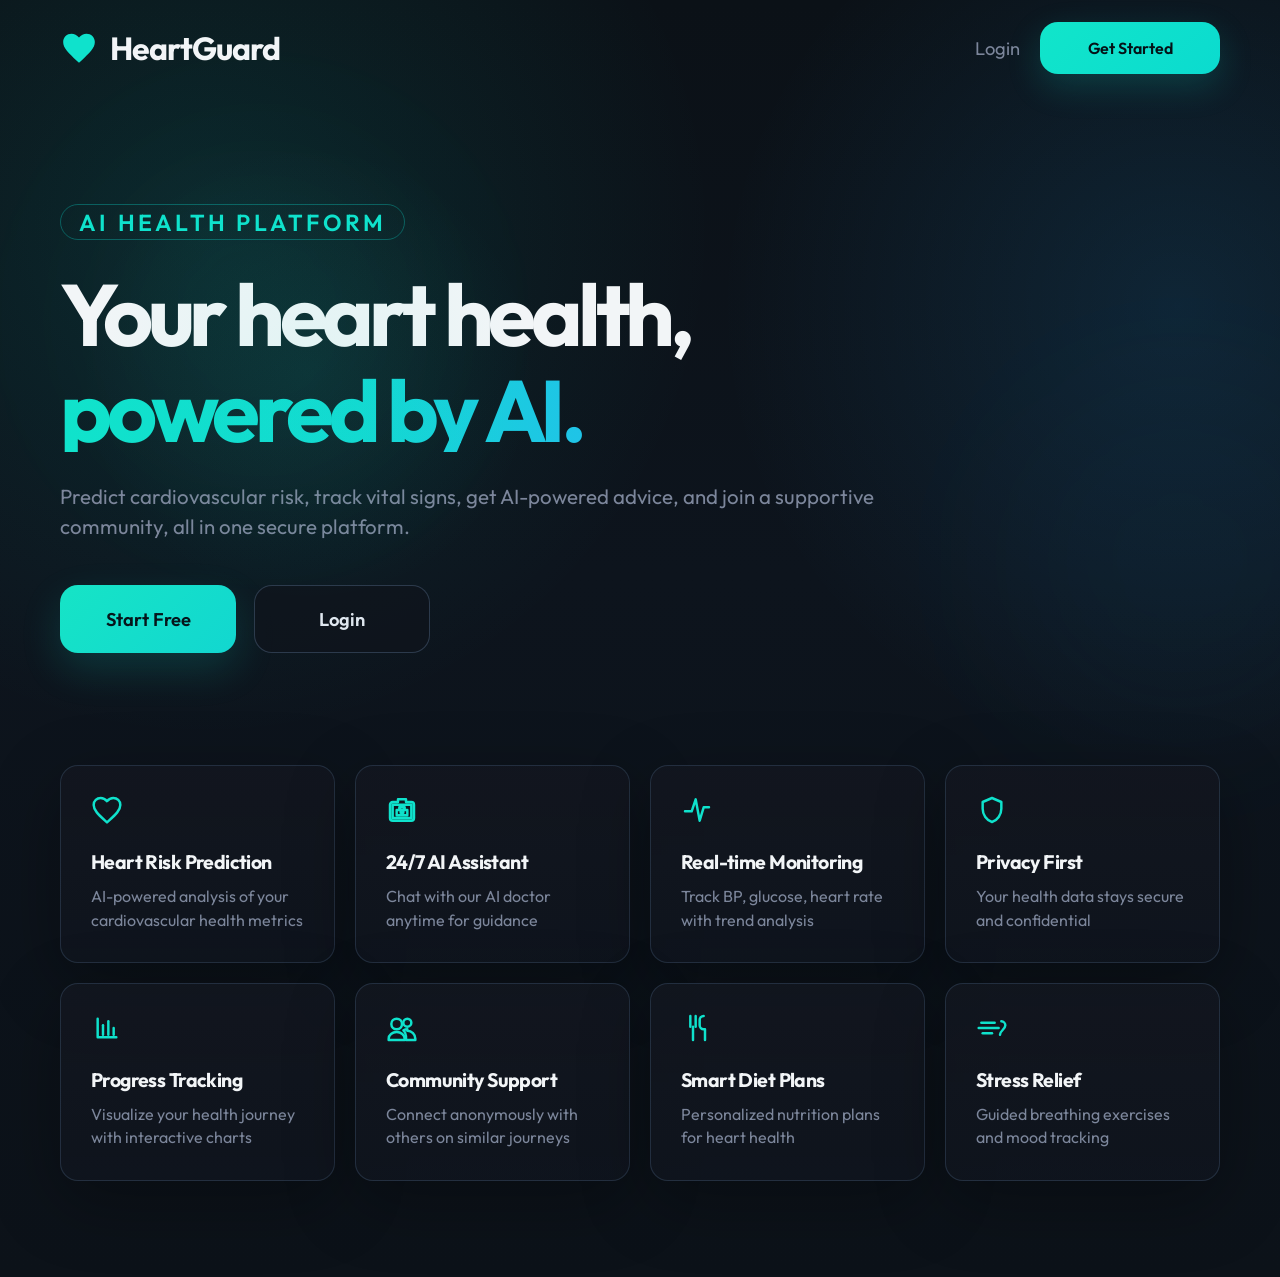
==== frontend/index.html @ 74096ef5 "Initial HeartGaurd project" ====
<!DOCTYPE html>
<html lang="en">
<head>
  <meta charset="UTF-8">
  <meta name="viewport" content="width=device-width, initial-scale=1.0">
  <title>HeartGuard | AI Health Platform</title>
  <link rel="preconnect" href="https://fonts.googleapis.com">
  <link rel="preconnect" href="https://fonts.gstatic.com" crossorigin>
  <link href="https://fonts.googleapis.com/css2?family=Outfit:wght@300;400;500;600;700;800&display=swap" rel="stylesheet">
  <link rel="stylesheet" href="styles.css">
</head>
<body>
  <div class="page-shell">
    <div class="ambient ambient-left"></div>
    <div class="ambient ambient-right"></div>

    <header class="site-header">
      <a class="brand" href="index.html" aria-label="HeartGuard home">
        <span class="brand-mark" aria-hidden="true">
          <svg viewBox="0 0 24 24" role="img">
            <path d="M12 21.35 10.55 20C5.4 15.24 2 12.09 2 8.25 2 5.12 4.42 3 7.25 3c1.8 0 3.53.91 4.75 2.34C13.22 3.91 14.95 3 16.75 3 19.58 3 22 5.12 22 8.25c0 3.84-3.4 6.99-8.55 11.75L12 21.35Z"></path>
          </svg>
        </span>
        <span class="brand-text">HeartGuard</span>
      </a>

      <nav class="site-nav" aria-label="Primary">
        <a class="nav-link" href="login.html">Login</a>
        <a class="nav-cta" href="login.html">Get Started</a>
      </nav>
    </header>

    <main>
      <section class="hero section-block">
        <div class="eyebrow">AI HEALTH PLATFORM</div>

        <h1 class="hero-title">
          Your heart health,
          <span class="gradient-copy">powered by AI.</span>
        </h1>

        <p class="hero-copy">
          Predict cardiovascular risk, track vital signs, get AI-powered advice,
          and join a supportive community, all in one secure platform.
        </p>

        <div class="hero-actions">
          <a class="button button-primary" href="login.html">Start Free</a>
          <a class="button button-secondary" href="login.html">Login</a>
        </div>
      </section>

      <section class="features section-block" id="features">
        <div class="feature-grid">
          <article class="feature-card reveal-card">
            <div class="feature-icon" aria-hidden="true">
              <svg viewBox="0 0 24 24">
                <path d="M12 21.35 10.55 20C5.4 15.24 2 12.09 2 8.25 2 5.12 4.42 3 7.25 3c1.8 0 3.53.91 4.75 2.34C13.22 3.91 14.95 3 16.75 3 19.58 3 22 5.12 22 8.25c0 3.84-3.4 6.99-8.55 11.75L12 21.35Z"></path>
              </svg>
            </div>
            <h2>Heart Risk Prediction</h2>
            <p>AI-powered analysis of your cardiovascular health metrics</p>
          </article>

          <article class="feature-card reveal-card">
            <div class="feature-icon" aria-hidden="true">
              <svg viewBox="0 0 24 24">
                <path d="M9 4H15V6H19C20.1 6 21 6.9 21 8V18C21 19.1 20.1 20 19 20H5C3.9 20 3 19.1 3 18V8C3 6.9 3.9 6 5 6H9V4ZM5 8V18H19V8H5ZM10 10H14V12H16V16H8V12H10V10ZM11 12V14H13V12H11Z"></path>
              </svg>
            </div>
            <h2>24/7 AI Assistant</h2>
            <p>Chat with our AI doctor anytime for guidance</p>
          </article>

          <article class="feature-card reveal-card">
            <div class="feature-icon" aria-hidden="true">
              <svg viewBox="0 0 24 24">
                <path d="M3 13H8L11 4L14 20L17 10H21"></path>
              </svg>
            </div>
            <h2>Real-time Monitoring</h2>
            <p>Track BP, glucose, heart rate with trend analysis</p>
          </article>

          <article class="feature-card reveal-card">
            <div class="feature-icon" aria-hidden="true">
              <svg viewBox="0 0 24 24">
                <path d="M12 3 19 6V11C19 15.55 16.11 19.74 12 21 7.89 19.74 5 15.55 5 11V6L12 3Z"></path>
              </svg>
            </div>
            <h2>Privacy First</h2>
            <p>Your health data stays secure and confidential</p>
          </article>

          <article class="feature-card reveal-card">
            <div class="feature-icon" aria-hidden="true">
              <svg viewBox="0 0 24 24">
                <path d="M5 5V19H19"></path>
                <path d="M9 17V10"></path>
                <path d="M13 17V7"></path>
                <path d="M17 17V12"></path>
              </svg>
            </div>
            <h2>Progress Tracking</h2>
            <p>Visualize your health journey with interactive charts</p>
          </article>

          <article class="feature-card reveal-card">
            <div class="feature-icon" aria-hidden="true">
              <svg viewBox="0 0 24 24">
                <path d="M16 11C17.66 11 19 9.66 19 8S17.66 5 16 5 13 6.34 13 8 14.34 11 16 11Z"></path>
                <path d="M8 13C10.21 13 12 11.21 12 9S10.21 5 8 5 4 6.79 4 9 5.79 13 8 13Z"></path>
                <path d="M8 15C4.69 15 2 17.24 2 20V21H14V20C14 17.24 11.31 15 8 15Z"></path>
                <path d="M16 13C14.93 13 13.93 13.28 13.07 13.77C14.26 14.79 15 16.28 15 18V21H22V20C22 16.69 19.31 14 16 14"></path>
              </svg>
            </div>
            <h2>Community Support</h2>
            <p>Connect anonymously with others on similar journeys</p>
          </article>

          <article class="feature-card reveal-card">
            <div class="feature-icon" aria-hidden="true">
              <svg viewBox="0 0 24 24">
                <path d="M7 3V11"></path>
                <path d="M11 3V11"></path>
                <path d="M9 11V21"></path>
                <path d="M17 3C15.34 3 14 4.34 14 6V10C14 11.66 15.34 13 17 13H18V21"></path>
              </svg>
            </div>
            <h2>Smart Diet Plans</h2>
            <p>Personalized nutrition plans for heart health</p>
          </article>

          <article class="feature-card reveal-card">
            <div class="feature-icon" aria-hidden="true">
              <svg viewBox="0 0 24 24">
                <path d="M4 8H14"></path>
                <path d="M2 12H17"></path>
                <path d="M5 16H12"></path>
                <path d="M19 7C20.66 7 22 8.34 22 10C22 13 18 14 18 17"></path>
              </svg>
            </div>
            <h2>Stress Relief</h2>
            <p>Guided breathing exercises and mood tracking</p>
          </article>
        </div>
      </section>
    </main>
  </div>

  <script src="script.js"></script>
</body>
</html>
---- frontend/styles.css ----
:root {
  --bg: #0c1118;
  --bg-strong: #101722;
  --panel: rgba(17, 22, 31, 0.92);
  --panel-border: rgba(62, 83, 110, 0.42);
  --text: #f2f5f7;
  --muted: #7c869b;
  --teal: #0fe2cc;
  --cyan: #24adff;
  --shadow: 0 20px 70px rgba(0, 0, 0, 0.3);
}

* {
  box-sizing: border-box;
}

html {
  scroll-behavior: smooth;
}

body {
  margin: 0;
  min-height: 100vh;
  font-family: "Outfit", sans-serif;
  background:
    radial-gradient(circle at 16% 18%, rgba(13, 226, 204, 0.1), transparent 34%),
    radial-gradient(circle at 92% 24%, rgba(36, 173, 255, 0.12), transparent 30%),
    linear-gradient(180deg, #0b1117 0%, #0d141d 45%, #0c1219 100%);
  color: var(--text);
}

a {
  color: inherit;
  text-decoration: none;
}

svg {
  display: block;
}

.page-shell {
  position: relative;
  overflow: hidden;
}

.ambient {
  position: absolute;
  inset: auto;
  pointer-events: none;
  border-radius: 999px;
  filter: blur(90px);
  opacity: 0.42;
}

.ambient-left {
  top: 140px;
  left: 80px;
  width: 360px;
  height: 360px;
  background: rgba(15, 226, 204, 0.09);
}

.ambient-right {
  top: 380px;
  right: -80px;
  width: 360px;
  height: 360px;
  background: rgba(36, 173, 255, 0.08);
}

.site-header,
.section-block {
  width: min(1550px, calc(100% - 120px));
  margin: 0 auto;
}

.site-header {
  position: relative;
  z-index: 2;
  display: flex;
  align-items: center;
  justify-content: space-between;
  padding: 22px 0 0;
}

.brand {
  display: inline-flex;
  align-items: center;
  gap: 12px;
}

.brand-mark {
  display: inline-flex;
  align-items: center;
  justify-content: center;
  width: 38px;
  height: 38px;
}

.brand-mark svg {
  width: 100%;
  height: 100%;
  fill: var(--teal);
}

.brand-text {
  font-size: 2rem;
  font-weight: 700;
  letter-spacing: -0.03em;
}

.site-nav {
  display: flex;
  align-items: center;
  gap: 20px;
}

.nav-link {
  color: var(--muted);
  font-size: 1.15rem;
  transition: color 0.22s ease;
}

.nav-link:hover {
  color: var(--text);
}

.nav-cta,
.button {
  display: inline-flex;
  align-items: center;
  justify-content: center;
  border-radius: 18px;
  font-weight: 600;
  transition:
    transform 0.22s ease,
    box-shadow 0.22s ease,
    border-color 0.22s ease,
    color 0.22s ease,
    background-color 0.22s ease;
}

.nav-cta {
  min-width: 180px;
  min-height: 52px;
  padding: 0 28px;
  background: linear-gradient(135deg, #11e5ca, #0bdbcf);
  color: #051217;
  box-shadow: 0 12px 34px rgba(11, 219, 207, 0.18);
}

.hero {
  position: relative;
  z-index: 1;
  padding: 130px 0 92px;
}

.hero::before {
  content: "";
  position: absolute;
  inset: 40px auto auto -12px;
  width: 520px;
  height: 520px;
  background: radial-gradient(circle, rgba(15, 226, 204, 0.08), transparent 62%);
  pointer-events: none;
}

.eyebrow {
  display: inline-flex;
  align-items: center;
  min-height: 36px;
  padding: 0 18px;
  border: 1px solid rgba(11, 219, 207, 0.32);
  border-radius: 999px;
  color: var(--teal);
  font-size: 1.45rem;
  font-weight: 600;
  letter-spacing: 0.14em;
}

.hero-title {
  max-width: 940px;
  margin: 34px 0 0;
  font-size: clamp(4rem, 6.8vw, 7.8rem);
  line-height: 0.94;
  letter-spacing: -0.06em;
  font-weight: 700;
}

.gradient-copy {
  display: block;
  margin-top: 14px;
  background: linear-gradient(90deg, #10e3cb 0%, #13d9d1 32%, #25b9f2 67%, #32a6ff 100%);
  -webkit-background-clip: text;
  background-clip: text;
  color: transparent;
}

.hero-copy {
  max-width: 840px;
  margin: 30px 0 0;
  color: var(--muted);
  font-size: 1.28rem;
  line-height: 1.5;
}

.hero-actions {
  display: flex;
  gap: 18px;
  margin-top: 42px;
}

.button {
  min-width: 176px;
  min-height: 68px;
  padding: 0 28px;
  font-size: 1.15rem;
}

.button-primary {
  background: linear-gradient(135deg, #16e4c6, #12d7d0);
  color: #06161b;
  box-shadow: 0 16px 40px rgba(13, 226, 204, 0.16);
}

.button-secondary {
  border: 1px solid rgba(57, 74, 95, 0.72);
  background: rgba(15, 20, 28, 0.75);
  color: #dfe7ef;
}

.nav-cta:hover,
.button:hover {
  transform: translateY(-2px);
}

.button-primary:hover {
  box-shadow: 0 18px 48px rgba(13, 226, 204, 0.24);
}

.button-secondary:hover {
  border-color: rgba(15, 226, 204, 0.35);
  color: var(--text);
}

.features {
  padding: 20px 0 96px;
}

.feature-grid {
  display: grid;
  grid-template-columns: repeat(4, minmax(0, 1fr));
  gap: 20px;
}

.feature-card {
  min-height: 192px;
  padding: 28px 30px 30px;
  border: 1px solid var(--panel-border);
  border-radius: 18px;
  background: linear-gradient(180deg, rgba(18, 22, 31, 0.92), rgba(16, 21, 30, 0.84));
  box-shadow: var(--shadow);
  transform: translateY(20px);
  opacity: 0;
  transition:
    transform 0.5s ease,
    opacity 0.5s ease,
    border-color 0.25s ease,
    box-shadow 0.25s ease;
}

.feature-card.is-visible {
  transform: translateY(0);
  opacity: 1;
}

.feature-card:hover {
  border-color: rgba(15, 226, 204, 0.36);
  box-shadow: 0 24px 70px rgba(0, 0, 0, 0.34);
}

.feature-icon {
  width: 32px;
  height: 32px;
  color: var(--teal);
}

.feature-icon svg {
  width: 100%;
  height: 100%;
  stroke: currentColor;
  fill: none;
  stroke-width: 1.85;
  stroke-linecap: round;
  stroke-linejoin: round;
}

.feature-card h2 {
  margin: 24px 0 12px;
  font-size: 1.22rem;
  line-height: 1.2;
  letter-spacing: -0.03em;
}

.feature-card p {
  margin: 0;
  color: var(--muted);
  font-size: 1rem;
  line-height: 1.45;
}

@media (max-width: 1200px) {
  .site-header,
  .section-block {
    width: min(100% - 64px, 1160px);
  }

  .feature-grid {
    grid-template-columns: repeat(2, minmax(0, 1fr));
  }

  .hero-copy {
    max-width: 720px;
  }
}

@media (max-width: 760px) {
  .site-header,
  .section-block {
    width: calc(100% - 32px);
  }

  .site-header {
    flex-direction: column;
    align-items: flex-start;
    gap: 20px;
  }

  .site-nav {
    width: 100%;
    justify-content: space-between;
  }

  .nav-cta {
    min-width: 150px;
  }

  .hero {
    padding: 72px 0 64px;
  }

  .eyebrow {
    font-size: 0.92rem;
    letter-spacing: 0.12em;
  }

  .hero-copy {
    font-size: 1.05rem;
  }

  .hero-actions {
    flex-direction: column;
  }

  .button {
    width: 100%;
  }

  .feature-grid {
    grid-template-columns: 1fr;
  }

  .feature-card {
    min-height: 176px;
  }
}
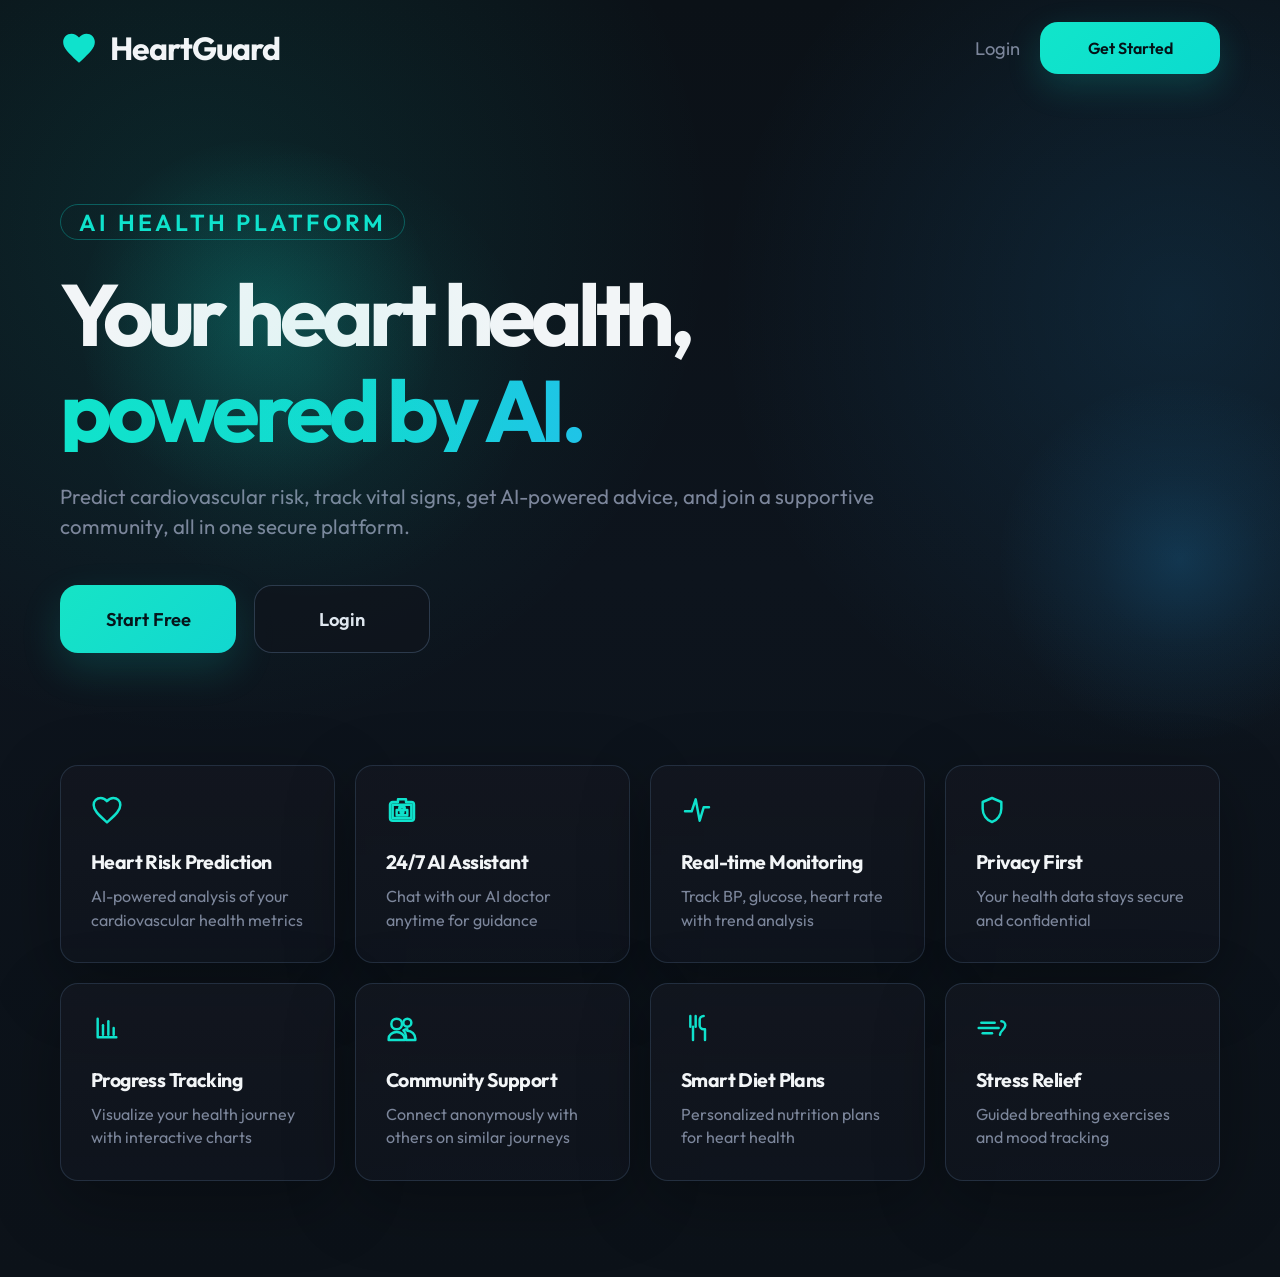
==== commit 8f760920: "Route landing Start Free button directly to dashboard" ====
--- a/frontend/index.html
+++ b/frontend/index.html
@@ -45,7 +45,7 @@
         </p>
 
         <div class="hero-actions">
-          <a class="button button-primary" href="login.html">Start Free</a>
+          <a class="button button-primary" href="dashboard.html">Start Free</a>
           <a class="button button-secondary" href="login.html">Login</a>
         </div>
       </section>
--- a/frontend/styles.css
+++ b/frontend/styles.css
@@ -48,8 +48,11 @@
   inset: auto;
   pointer-events: none;
   border-radius: 999px;
-  filter: blur(90px);
-  opacity: 0.42;
+  z-index: 0;
+  opacity: 1;
+  background-repeat: no-repeat;
+  background-position: center;
+  background-size: 100% 100%;
 }
 
 .ambient-left {
@@ -57,7 +60,7 @@
   left: 80px;
   width: 360px;
   height: 360px;
-  background: rgba(15, 226, 204, 0.09);
+  background-image: radial-gradient(circle, rgba(15, 226, 204, 0.18) 0%, rgba(15, 226, 204, 0.08) 38%, rgba(15, 226, 204, 0) 72%);
 }
 
 .ambient-right {
@@ -65,7 +68,7 @@
   right: -80px;
   width: 360px;
   height: 360px;
-  background: rgba(36, 173, 255, 0.08);
+  background-image: radial-gradient(circle, rgba(36, 173, 255, 0.18) 0%, rgba(36, 173, 255, 0.07) 34%, rgba(36, 173, 255, 0) 72%);
 }
 
 .site-header,
